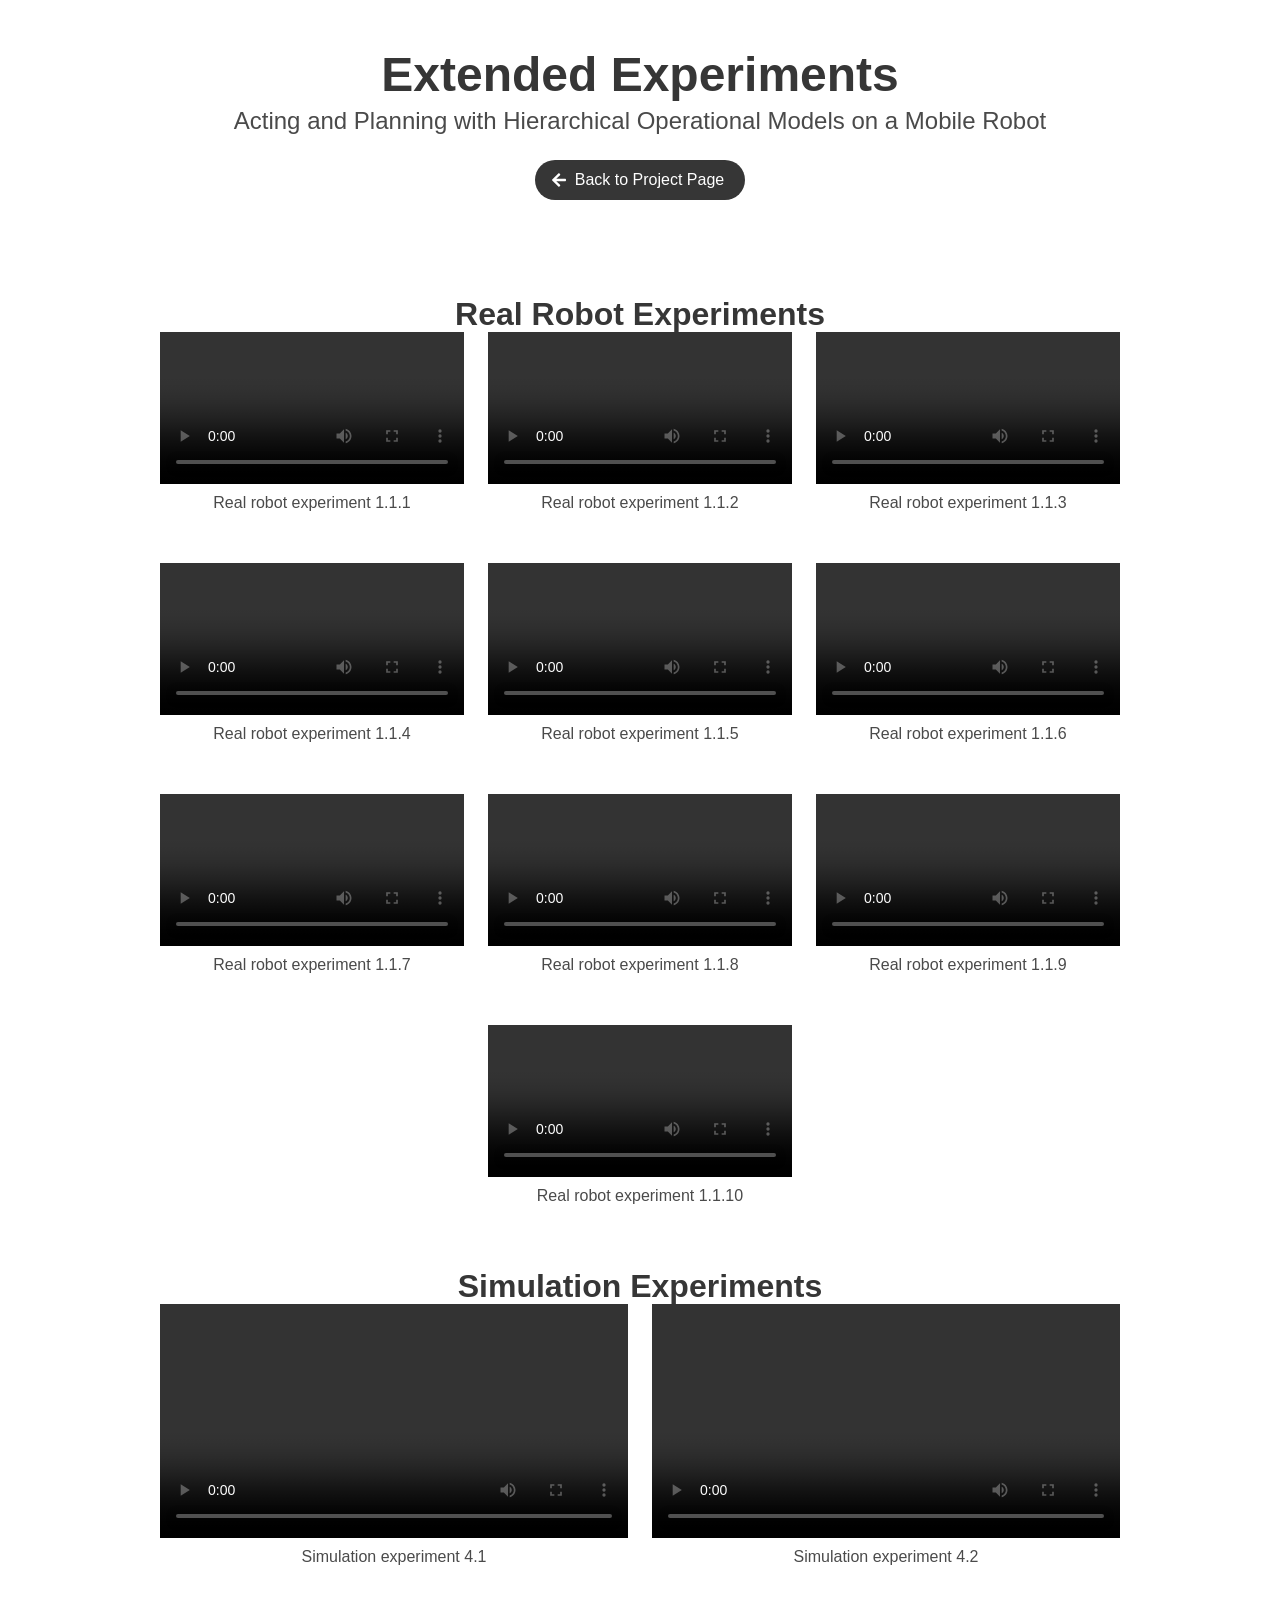
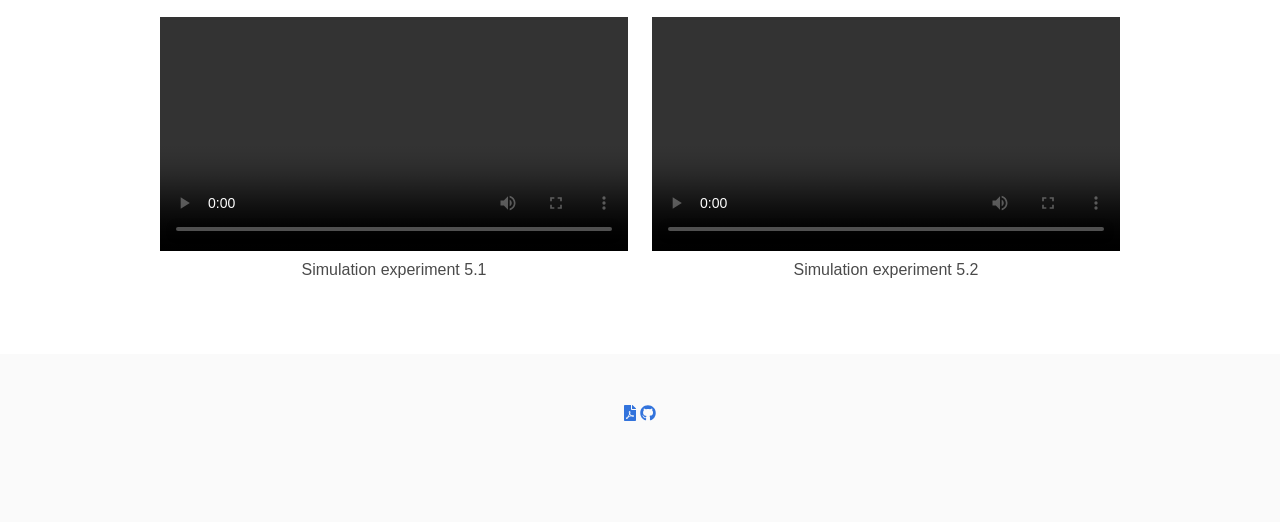
==== extended_experiments.html @ 1751d72a "add extended experiments" ====
<!DOCTYPE html>
<html>
<head>
  <meta charset="utf-8">
  <meta name="description"
        content="Extended real and simulated robot experiments for RAE+UPOM.">
  <meta name="keywords" content="RAE, UPOM, mobile robot, experiments">
  <meta name="viewport" content="width=device-width, initial-scale=1">
  <title>Extended Experiments - RAE UPOM Mobipick</title>

  <link href="https://fonts.googleapis.com/css?family=Google+Sans|Noto+Sans|Castoro"
        rel="stylesheet">

  <link rel="stylesheet" href="./static/css/bulma.min.css">
  <link rel="stylesheet" href="./static/css/fontawesome.all.min.css">
  <link rel="stylesheet" href="./static/css/index.css">
  <link rel="icon" href="./static/images/robot-svgrepo-com.svg">

  <script defer src="./static/js/fontawesome.all.min.js"></script>
</head>
<body>

<section class="hero">
  <div class="hero-body">
    <div class="container is-max-desktop">
      <div class="columns is-centered">
        <div class="column has-text-centered">
          <h1 class="title is-1 publication-title">Extended Experiments</h1>
          <p class="subtitle is-4">
            Acting and Planning with Hierarchical Operational Models on a Mobile Robot
          </p>
          <span class="link-block">
            <a href="./index.html"
               class="button is-normal is-rounded is-dark">
              <span class="icon">
                <i class="fas fa-arrow-left"></i>
              </span>
              <span>Back to Project Page</span>
            </a>
          </span>
        </div>
      </div>
    </div>
  </div>
</section>

<section class="section">
  <div class="container is-max-desktop">
    <div class="has-text-centered">
      <h2 class="title is-3">Real Robot Experiments</h2>
    </div>

    <div class="columns is-centered is-multiline">
      <div class="column is-one-third content has-text-centered">
        <video controls playsinline width="100%">
          <source src="./static/videos/extended_experiments/real_robot/1.1.1.mp4"
                  type="video/mp4">
        </video>
        <p>Real robot experiment 1.1.1</p>
      </div>

      <div class="column is-one-third content has-text-centered">
        <video controls playsinline width="100%">
          <source src="./static/videos/extended_experiments/real_robot/1.1.2.mp4"
                  type="video/mp4">
        </video>
        <p>Real robot experiment 1.1.2</p>
      </div>

      <div class="column is-one-third content has-text-centered">
        <video controls playsinline width="100%">
          <source src="./static/videos/extended_experiments/real_robot/1.1.3.mp4"
                  type="video/mp4">
        </video>
        <p>Real robot experiment 1.1.3</p>
      </div>

      <div class="column is-one-third content has-text-centered">
        <video controls playsinline width="100%">
          <source src="./static/videos/extended_experiments/real_robot/1.1.4.mp4"
                  type="video/mp4">
        </video>
        <p>Real robot experiment 1.1.4</p>
      </div>

      <div class="column is-one-third content has-text-centered">
        <video controls playsinline width="100%">
          <source src="./static/videos/extended_experiments/real_robot/1.1.5.mp4"
                  type="video/mp4">
        </video>
        <p>Real robot experiment 1.1.5</p>
      </div>

      <div class="column is-one-third content has-text-centered">
        <video controls playsinline width="100%">
          <source src="./static/videos/extended_experiments/real_robot/1.1.6.mp4"
                  type="video/mp4">
        </video>
        <p>Real robot experiment 1.1.6</p>
      </div>

      <div class="column is-one-third content has-text-centered">
        <video controls playsinline width="100%">
          <source src="./static/videos/extended_experiments/real_robot/1.1.7.mp4"
                  type="video/mp4">
        </video>
        <p>Real robot experiment 1.1.7</p>
      </div>

      <div class="column is-one-third content has-text-centered">
        <video controls playsinline width="100%">
          <source src="./static/videos/extended_experiments/real_robot/1.1.8.mp4"
                  type="video/mp4">
        </video>
        <p>Real robot experiment 1.1.8</p>
      </div>

      <div class="column is-one-third content has-text-centered">
        <video controls playsinline width="100%">
          <source src="./static/videos/extended_experiments/real_robot/1.1.9.mp4"
                  type="video/mp4">
        </video>
        <p>Real robot experiment 1.1.9</p>
      </div>

      <div class="column is-one-third content has-text-centered">
        <video controls playsinline width="100%">
          <source src="./static/videos/extended_experiments/real_robot/1.1.10.mp4"
                  type="video/mp4">
        </video>
        <p>Real robot experiment 1.1.10</p>
      </div>
    </div>

    <div class="has-text-centered mt-6">
      <h2 class="title is-3">Simulation Experiments</h2>
    </div>

    <div class="columns is-centered is-multiline">
      <div class="column is-half content has-text-centered">
        <video controls playsinline width="100%">
          <source src="./static/videos/extended_experiments/simulated_robot/simulated_experiment_01.mp4"
                  type="video/mp4">
        </video>
        <p>Simulation experiment 4.1</p>
      </div>

      <div class="column is-half content has-text-centered">
        <video controls playsinline width="100%">
          <source src="./static/videos/extended_experiments/simulated_robot/simulated_experiment_02.mp4"
                  type="video/mp4">
        </video>
        <p>Simulation experiment 4.2</p>
      </div>

      <div class="column is-half content has-text-centered">
        <video controls playsinline width="100%">
          <source src="./static/videos/extended_experiments/simulated_robot/simulated_experiment_03.mp4"
                  type="video/mp4">
        </video>
        <p>Simulation experiment 5.1</p>
      </div>

      <div class="column is-half content has-text-centered">
        <video controls playsinline width="100%">
          <source src="./static/videos/extended_experiments/simulated_robot/simulated_experiment_04.mp4"
                  type="video/mp4">
        </video>
        <p>Simulation experiment 5.2</p>
      </div>
    </div>
  </div>
</section>

<footer class="footer">
  <div class="container">
    <div class="content has-text-centered">
      <a class="icon-link"
         href="./static/files/ECMR2025_submission_52_paper_v5_watermarked.pdf">
        <i class="fas fa-file-pdf"></i>
      </a>
      <a class="icon-link external-link" href="https://github.com/dfki-ni">
        <i class="fab fa-github"></i>
      </a>
    </div>
  </div>
</footer>

</body>
</html>
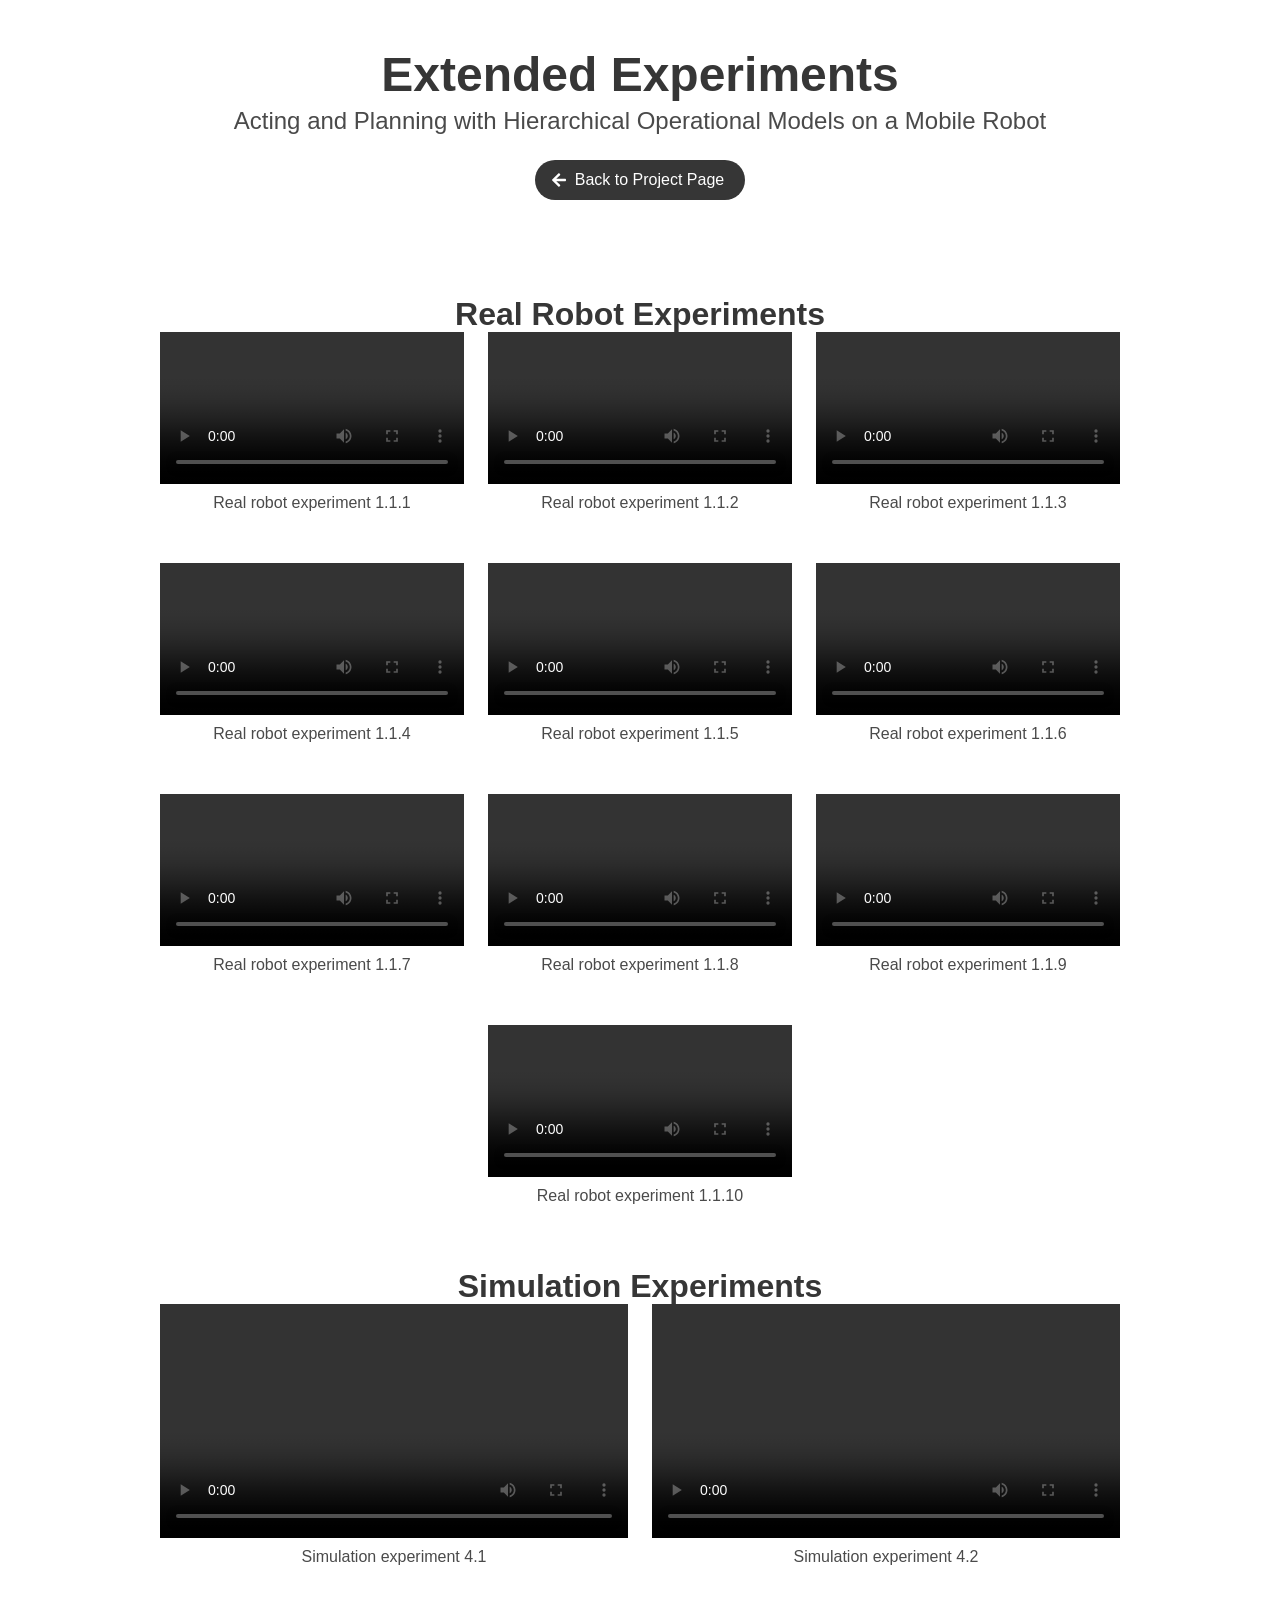
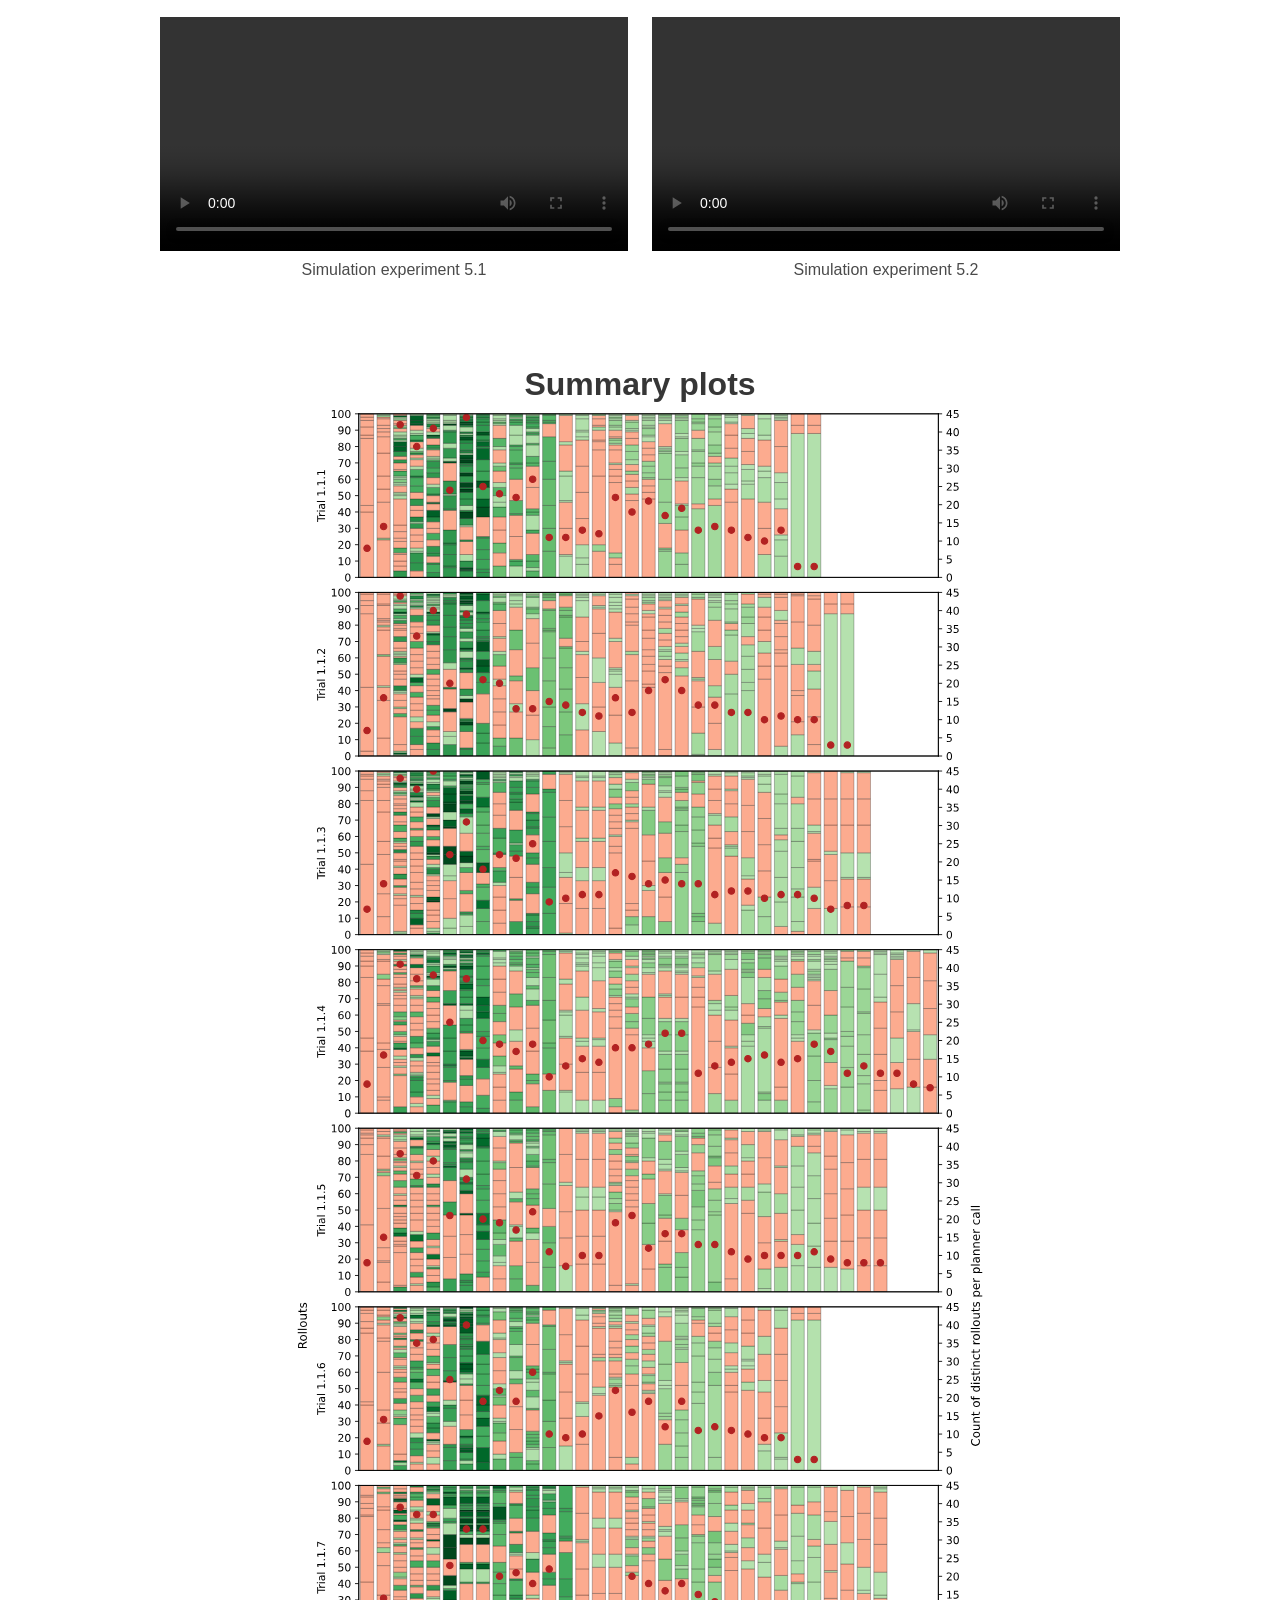
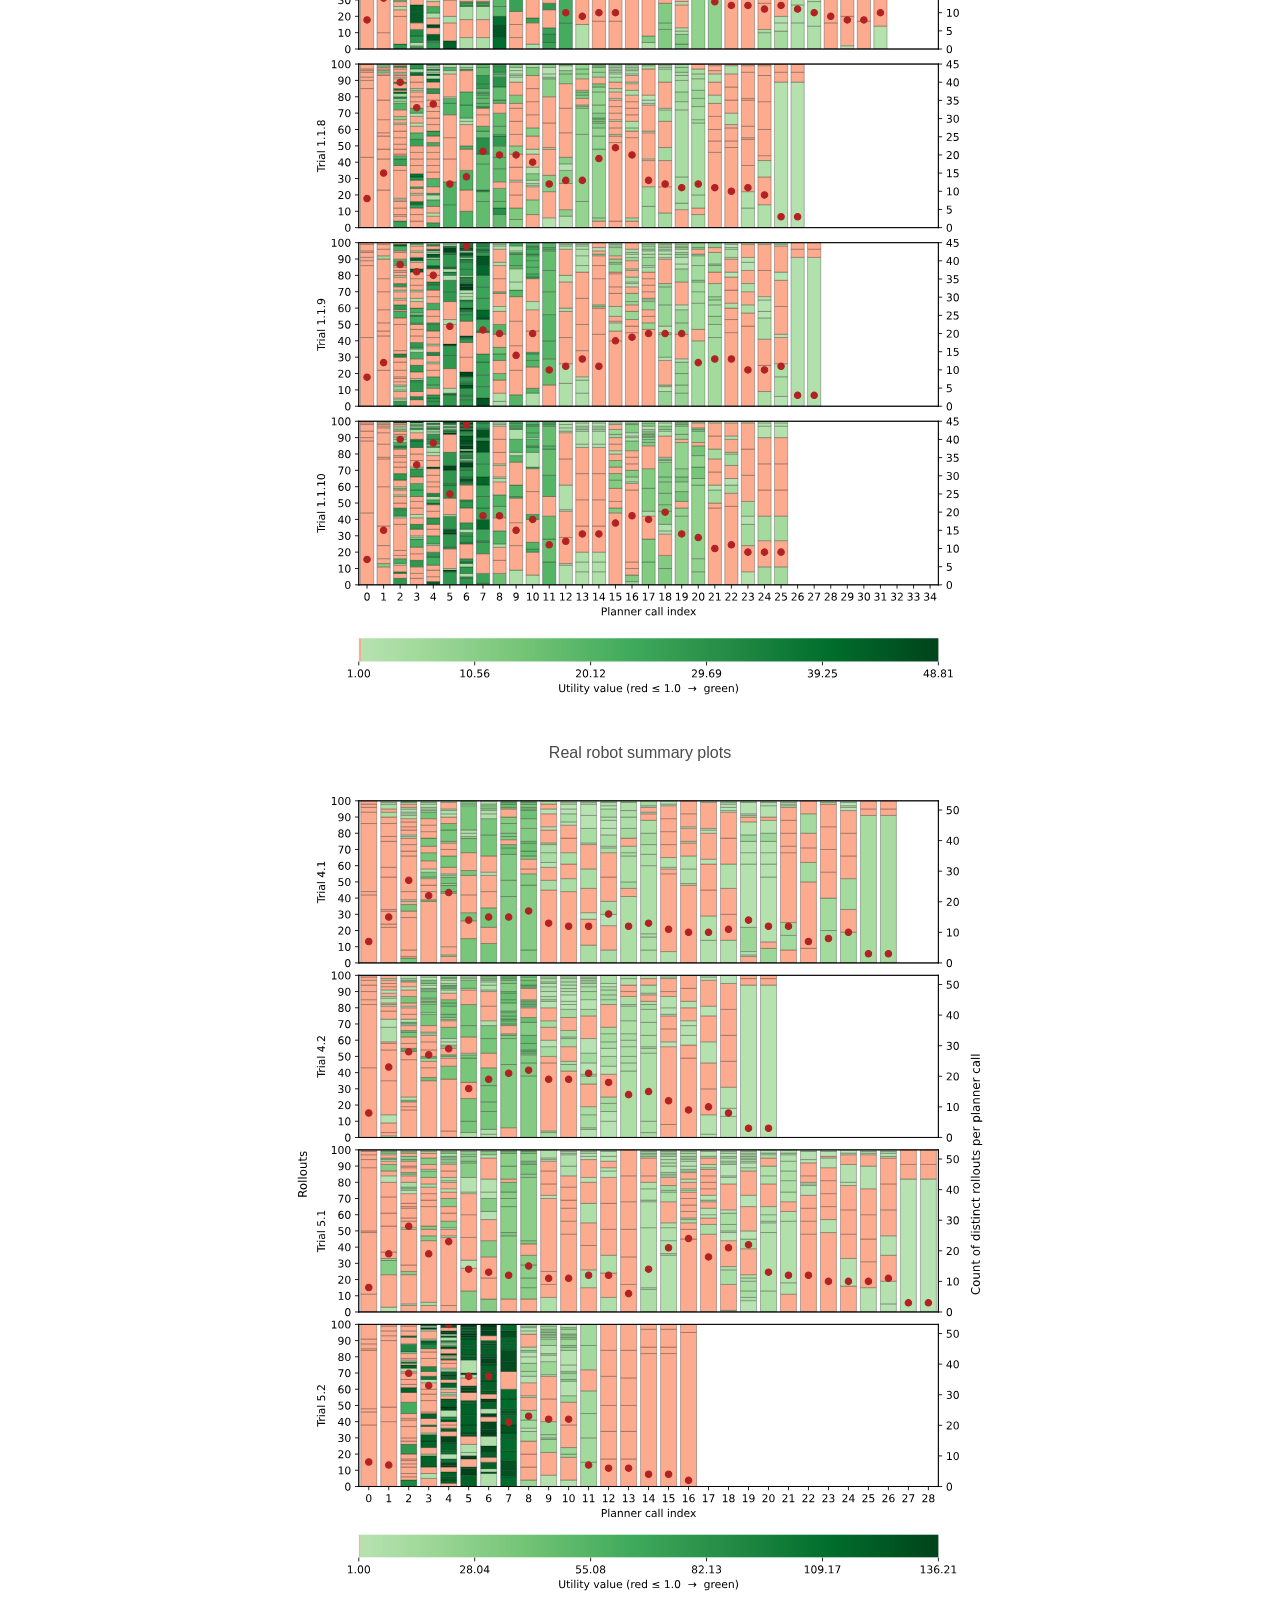
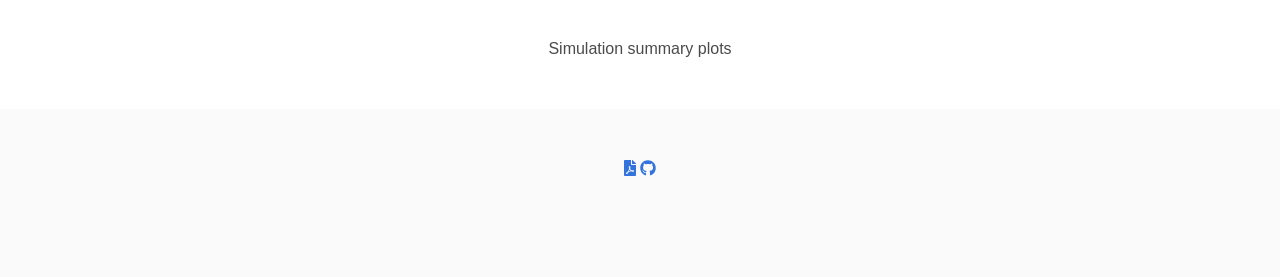
==== commit e425118c: "add extended experiments summary plots" ====
--- a/extended_experiments.html
+++ b/extended_experiments.html
@@ -169,6 +169,30 @@
         <p>Simulation experiment 5.2</p>
       </div>
     </div>
+
+    <div class="has-text-centered mt-6">
+      <h2 class="title is-3">Summary plots</h2>
+    </div>
+
+    <div class="columns is-centered">
+      <div class="column is-four-fifths content has-text-centered">
+        <figure class="image">
+          <img src="./static/files/extended_experiments/real_robot/stacked_summary_real.svg"
+               alt="Real robot summary plots">
+        </figure>
+        <p>Real robot summary plots</p>
+      </div>
+    </div>
+
+    <div class="columns is-centered">
+      <div class="column is-four-fifths content has-text-centered">
+        <figure class="image">
+          <img src="./static/files/extended_experiments/simulated_robot/stacked_summary_sim.svg"
+               alt="Simulation summary plots">
+        </figure>
+        <p>Simulation summary plots</p>
+      </div>
+    </div>
   </div>
 </section>
 
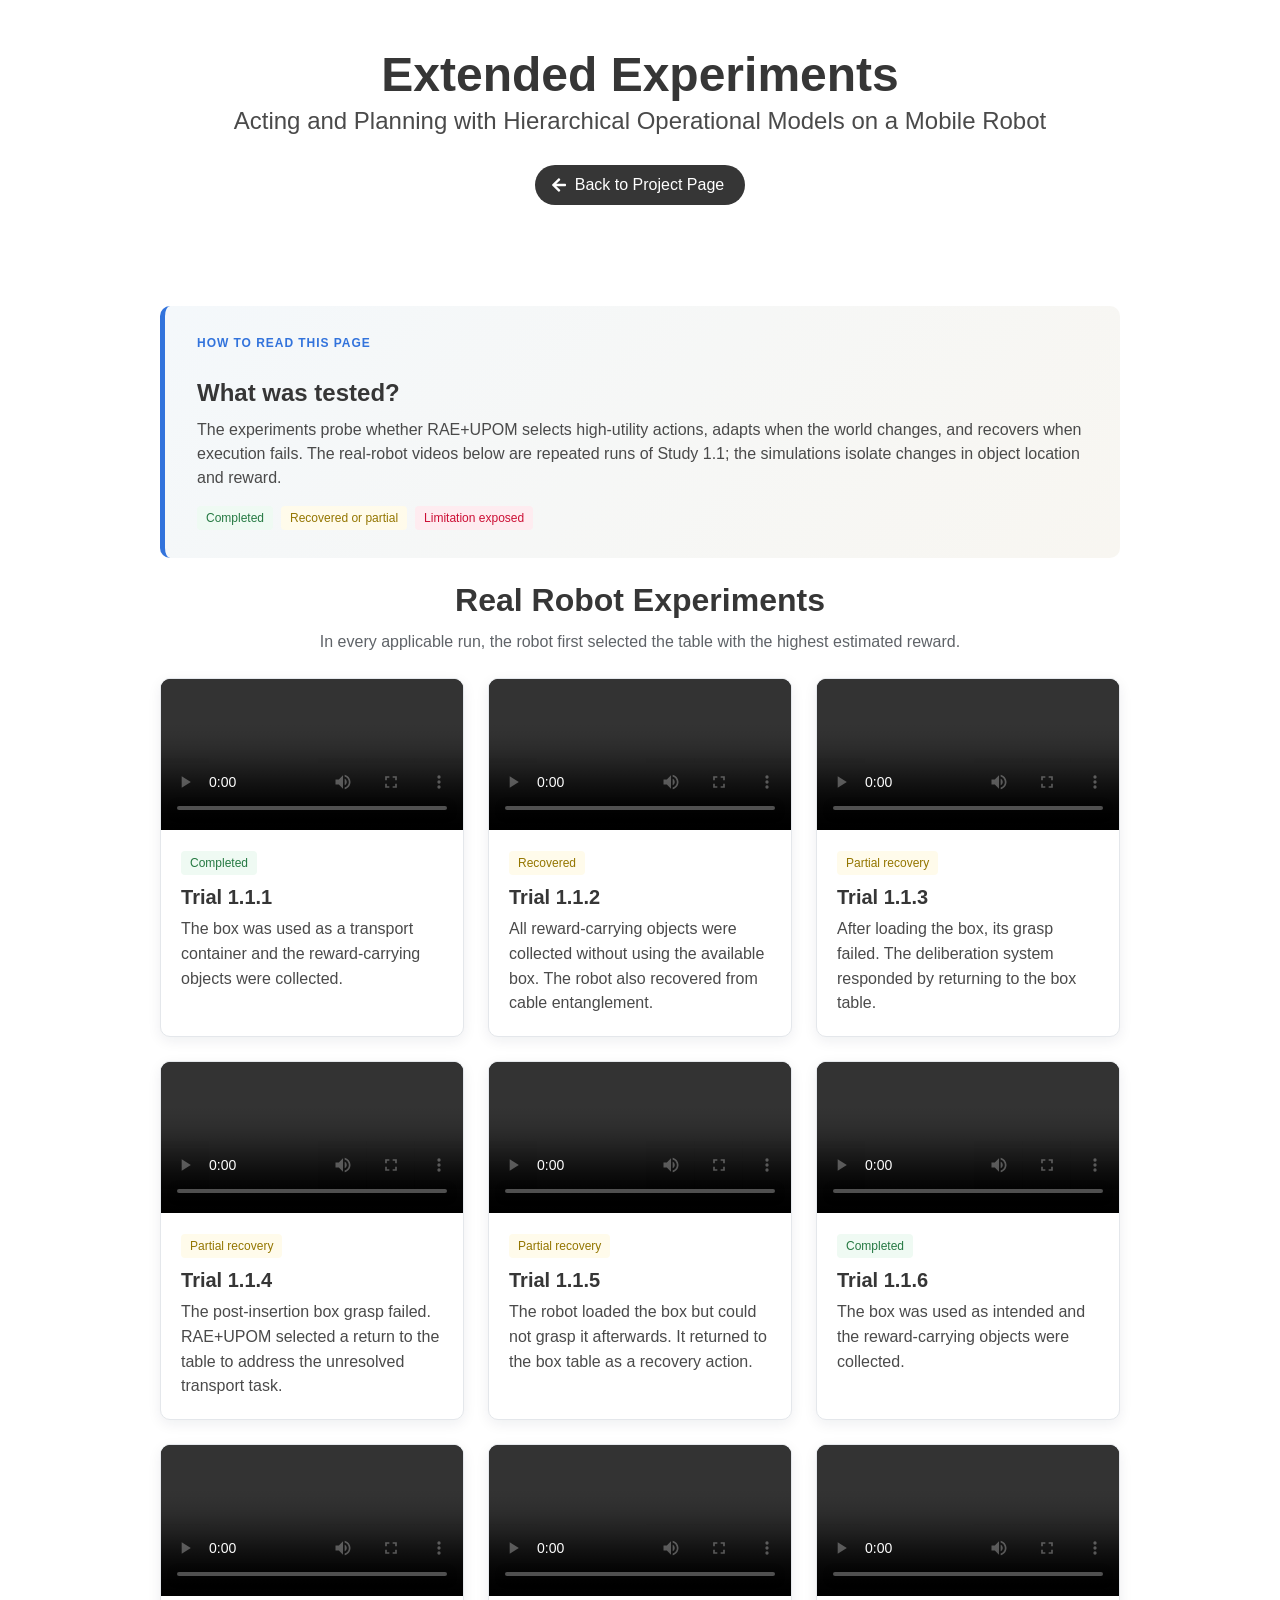
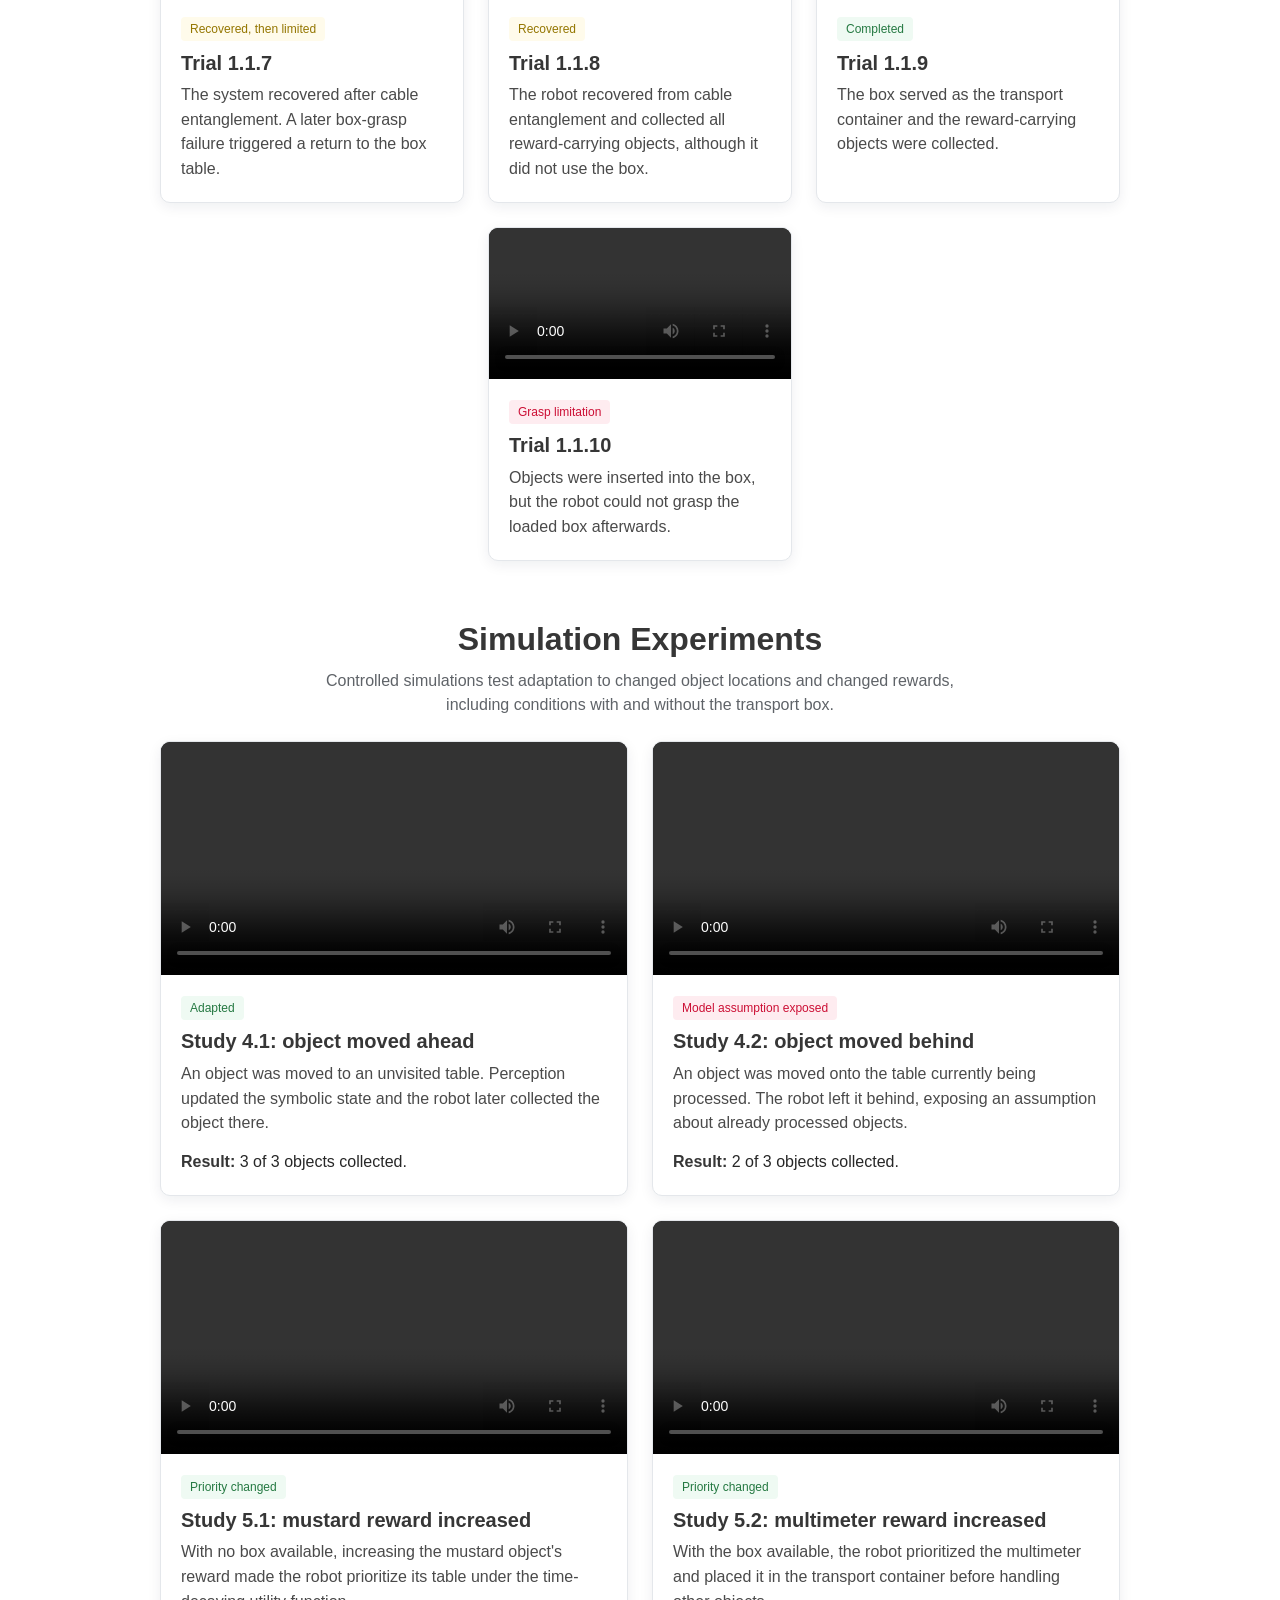
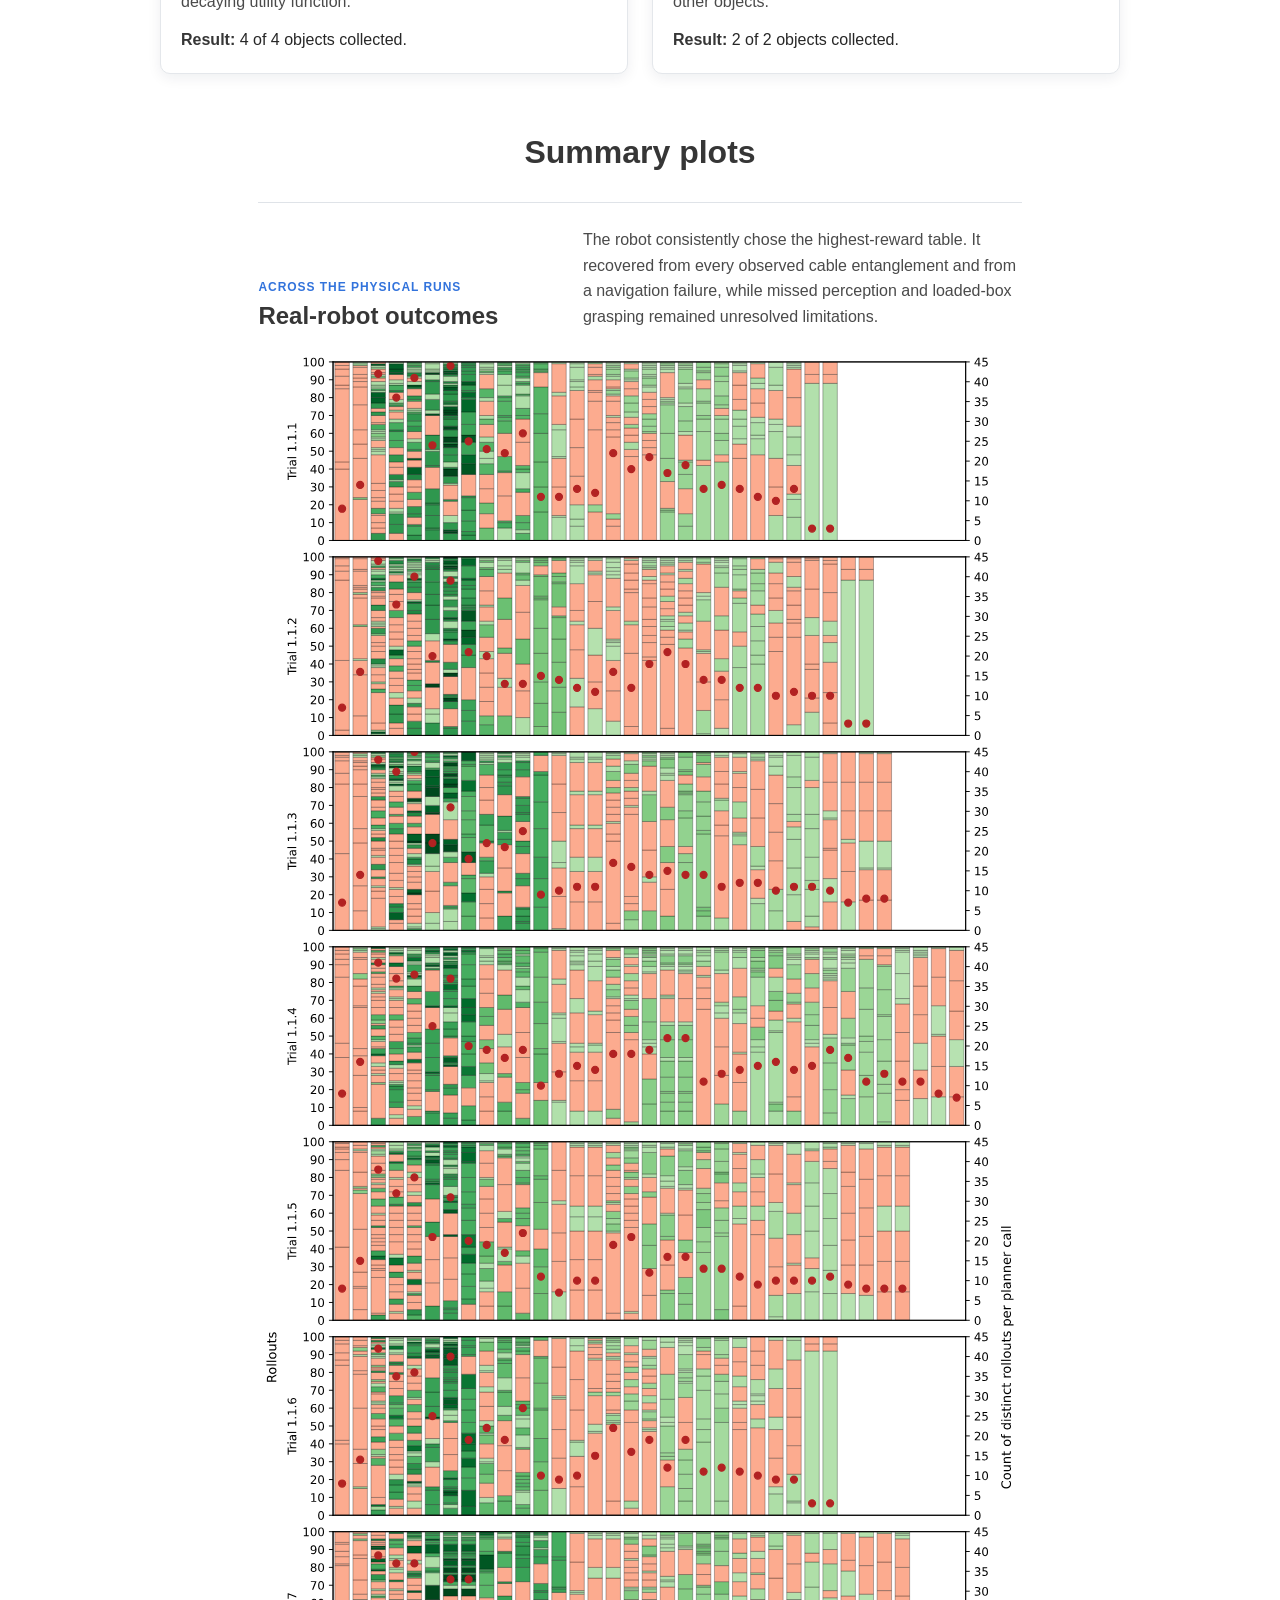
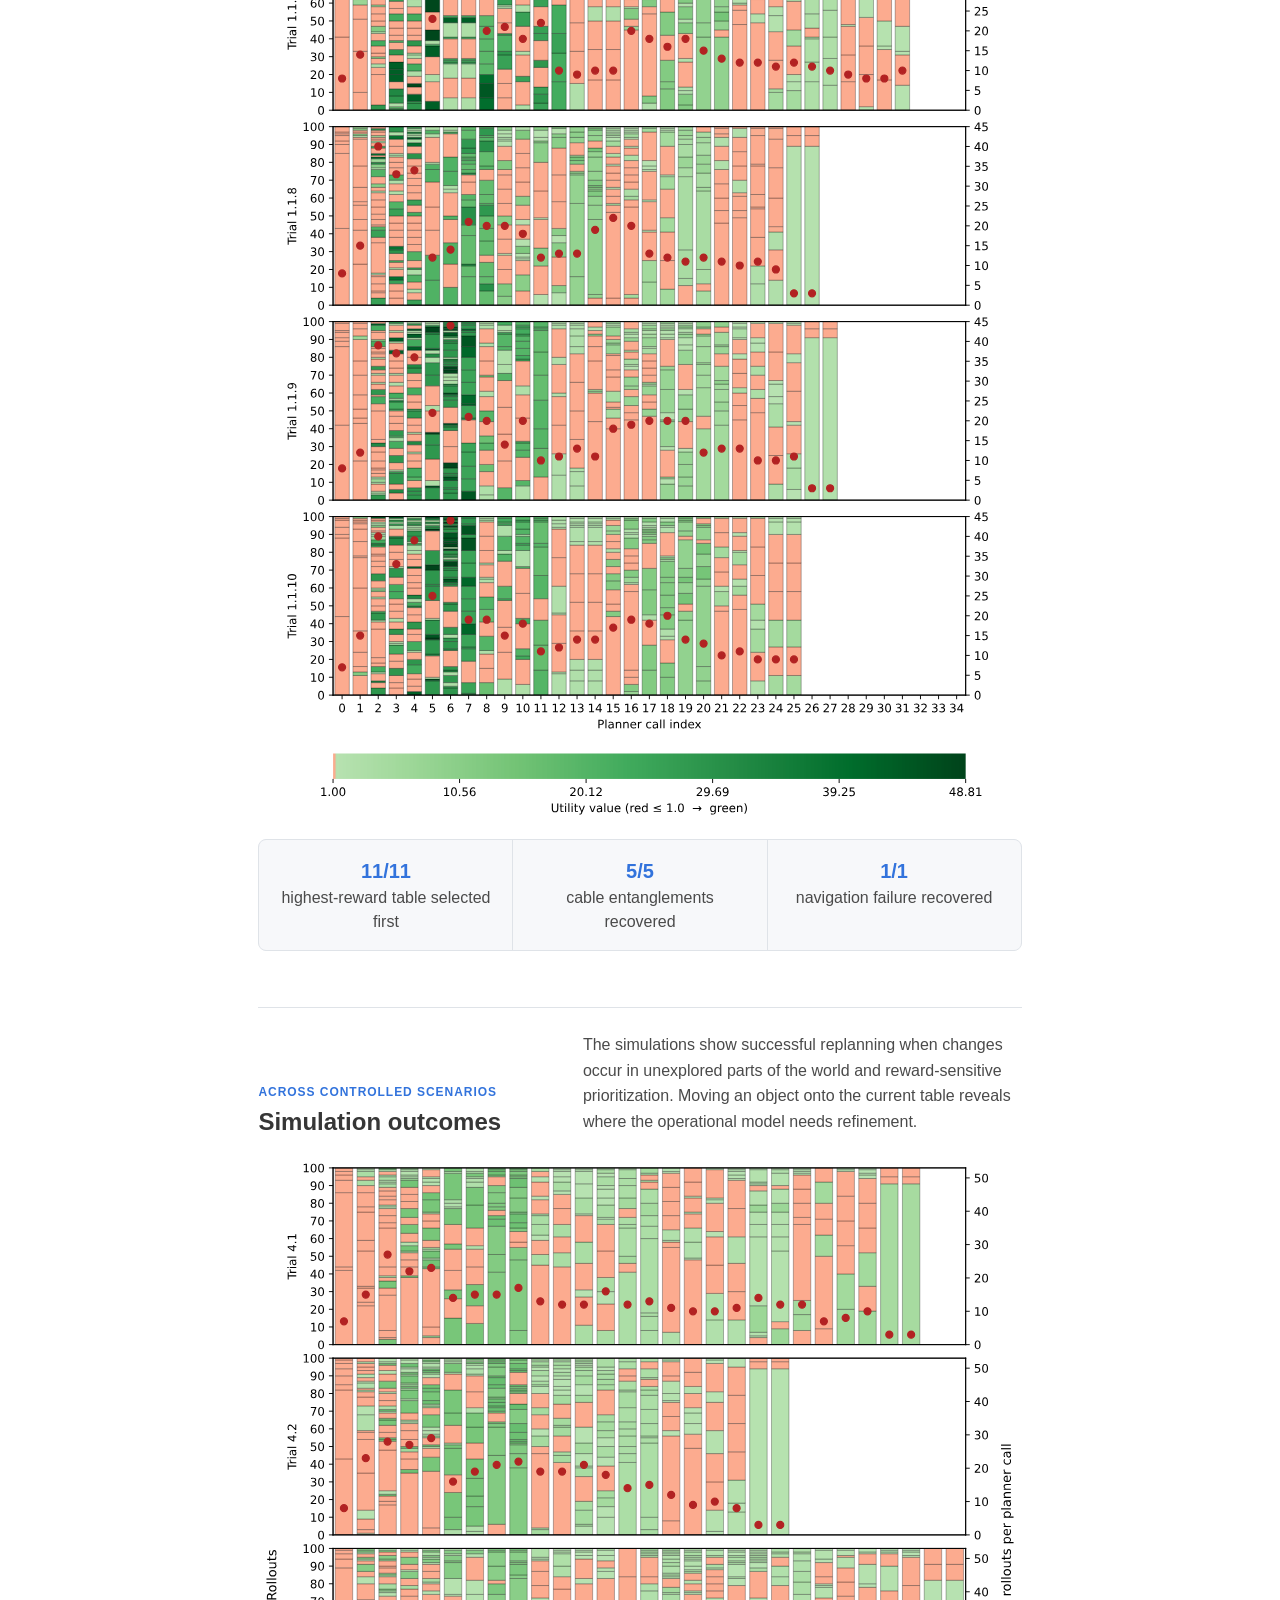
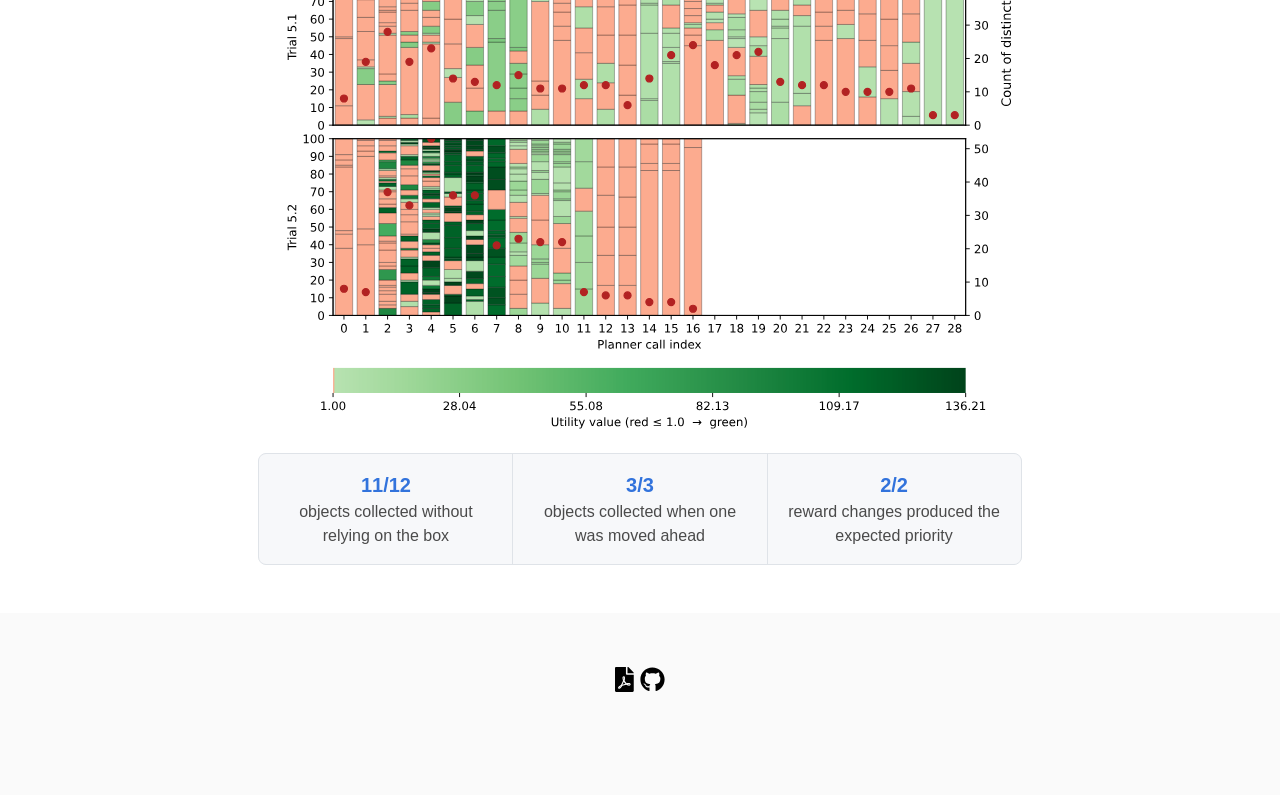
==== commit b5ede34a: "Add readable experiment outcome summaries to extended experiments page" ====
--- a/extended_experiments.html
+++ b/extended_experiments.html
@@ -46,127 +46,239 @@
 
 <section class="section">
   <div class="container is-max-desktop">
+    <div class="experiment-intro content">
+      <p class="eyebrow">How to read this page</p>
+      <h2 class="title is-4">What was tested?</h2>
+      <p>
+        The experiments probe whether RAE+UPOM selects high-utility actions,
+        adapts when the world changes, and recovers when execution fails.
+        The real-robot videos below are repeated runs of Study 1.1; the
+        simulations isolate changes in object location and reward.
+      </p>
+      <div class="experiment-legend">
+        <span class="tag is-success is-light">Completed</span>
+        <span class="tag is-warning is-light">Recovered or partial</span>
+        <span class="tag is-danger is-light">Limitation exposed</span>
+      </div>
+    </div>
+
     <div class="has-text-centered">
       <h2 class="title is-3">Real Robot Experiments</h2>
+      <p class="section-lead">
+        In every applicable run, the robot first selected the table with the
+        highest estimated reward.
+      </p>
     </div>
 
     <div class="columns is-centered is-multiline">
-      <div class="column is-one-third content has-text-centered">
+      <div class="column is-one-third">
+        <article class="experiment-card">
         <video controls playsinline width="100%">
           <source src="./static/videos/extended_experiments/real_robot/1.1.1.mp4"
                   type="video/mp4">
         </video>
-        <p>Real robot experiment 1.1.1</p>
-      </div>
-
-      <div class="column is-one-third content has-text-centered">
+        <div class="experiment-card-body">
+          <span class="tag is-success is-light">Completed</span>
+          <h3 class="title is-5">Trial 1.1.1</h3>
+          <p>The box was used as a transport container and the reward-carrying objects were collected.</p>
+        </div>
+        </article>
+      </div>
+
+      <div class="column is-one-third">
+        <article class="experiment-card">
         <video controls playsinline width="100%">
           <source src="./static/videos/extended_experiments/real_robot/1.1.2.mp4"
                   type="video/mp4">
         </video>
-        <p>Real robot experiment 1.1.2</p>
-      </div>
-
-      <div class="column is-one-third content has-text-centered">
+        <div class="experiment-card-body">
+          <span class="tag is-warning is-light">Recovered</span>
+          <h3 class="title is-5">Trial 1.1.2</h3>
+          <p>All reward-carrying objects were collected without using the available box. The robot also recovered from cable entanglement.</p>
+        </div>
+        </article>
+      </div>
+
+      <div class="column is-one-third">
+        <article class="experiment-card">
         <video controls playsinline width="100%">
           <source src="./static/videos/extended_experiments/real_robot/1.1.3.mp4"
                   type="video/mp4">
         </video>
-        <p>Real robot experiment 1.1.3</p>
-      </div>
-
-      <div class="column is-one-third content has-text-centered">
+        <div class="experiment-card-body">
+          <span class="tag is-warning is-light">Partial recovery</span>
+          <h3 class="title is-5">Trial 1.1.3</h3>
+          <p>After loading the box, its grasp failed. The deliberation system responded by returning to the box table.</p>
+        </div>
+        </article>
+      </div>
+
+      <div class="column is-one-third">
+        <article class="experiment-card">
         <video controls playsinline width="100%">
           <source src="./static/videos/extended_experiments/real_robot/1.1.4.mp4"
                   type="video/mp4">
         </video>
-        <p>Real robot experiment 1.1.4</p>
-      </div>
-
-      <div class="column is-one-third content has-text-centered">
+        <div class="experiment-card-body">
+          <span class="tag is-warning is-light">Partial recovery</span>
+          <h3 class="title is-5">Trial 1.1.4</h3>
+          <p>The post-insertion box grasp failed. RAE+UPOM selected a return to the table to address the unresolved transport task.</p>
+        </div>
+        </article>
+      </div>
+
+      <div class="column is-one-third">
+        <article class="experiment-card">
         <video controls playsinline width="100%">
           <source src="./static/videos/extended_experiments/real_robot/1.1.5.mp4"
                   type="video/mp4">
         </video>
-        <p>Real robot experiment 1.1.5</p>
-      </div>
-
-      <div class="column is-one-third content has-text-centered">
+        <div class="experiment-card-body">
+          <span class="tag is-warning is-light">Partial recovery</span>
+          <h3 class="title is-5">Trial 1.1.5</h3>
+          <p>The robot loaded the box but could not grasp it afterwards. It returned to the box table as a recovery action.</p>
+        </div>
+        </article>
+      </div>
+
+      <div class="column is-one-third">
+        <article class="experiment-card">
         <video controls playsinline width="100%">
           <source src="./static/videos/extended_experiments/real_robot/1.1.6.mp4"
                   type="video/mp4">
         </video>
-        <p>Real robot experiment 1.1.6</p>
-      </div>
-
-      <div class="column is-one-third content has-text-centered">
+        <div class="experiment-card-body">
+          <span class="tag is-success is-light">Completed</span>
+          <h3 class="title is-5">Trial 1.1.6</h3>
+          <p>The box was used as intended and the reward-carrying objects were collected.</p>
+        </div>
+        </article>
+      </div>
+
+      <div class="column is-one-third">
+        <article class="experiment-card">
         <video controls playsinline width="100%">
           <source src="./static/videos/extended_experiments/real_robot/1.1.7.mp4"
                   type="video/mp4">
         </video>
-        <p>Real robot experiment 1.1.7</p>
-      </div>
-
-      <div class="column is-one-third content has-text-centered">
+        <div class="experiment-card-body">
+          <span class="tag is-warning is-light">Recovered, then limited</span>
+          <h3 class="title is-5">Trial 1.1.7</h3>
+          <p>The system recovered after cable entanglement. A later box-grasp failure triggered a return to the box table.</p>
+        </div>
+        </article>
+      </div>
+
+      <div class="column is-one-third">
+        <article class="experiment-card">
         <video controls playsinline width="100%">
           <source src="./static/videos/extended_experiments/real_robot/1.1.8.mp4"
                   type="video/mp4">
         </video>
-        <p>Real robot experiment 1.1.8</p>
-      </div>
-
-      <div class="column is-one-third content has-text-centered">
+        <div class="experiment-card-body">
+          <span class="tag is-warning is-light">Recovered</span>
+          <h3 class="title is-5">Trial 1.1.8</h3>
+          <p>The robot recovered from cable entanglement and collected all reward-carrying objects, although it did not use the box.</p>
+        </div>
+        </article>
+      </div>
+
+      <div class="column is-one-third">
+        <article class="experiment-card">
         <video controls playsinline width="100%">
           <source src="./static/videos/extended_experiments/real_robot/1.1.9.mp4"
                   type="video/mp4">
         </video>
-        <p>Real robot experiment 1.1.9</p>
-      </div>
-
-      <div class="column is-one-third content has-text-centered">
+        <div class="experiment-card-body">
+          <span class="tag is-success is-light">Completed</span>
+          <h3 class="title is-5">Trial 1.1.9</h3>
+          <p>The box served as the transport container and the reward-carrying objects were collected.</p>
+        </div>
+        </article>
+      </div>
+
+      <div class="column is-one-third">
+        <article class="experiment-card">
         <video controls playsinline width="100%">
           <source src="./static/videos/extended_experiments/real_robot/1.1.10.mp4"
                   type="video/mp4">
         </video>
-        <p>Real robot experiment 1.1.10</p>
+        <div class="experiment-card-body">
+          <span class="tag is-danger is-light">Grasp limitation</span>
+          <h3 class="title is-5">Trial 1.1.10</h3>
+          <p>Objects were inserted into the box, but the robot could not grasp the loaded box afterwards.</p>
+        </div>
+        </article>
       </div>
     </div>
 
     <div class="has-text-centered mt-6">
       <h2 class="title is-3">Simulation Experiments</h2>
+      <p class="section-lead">
+        Controlled simulations test adaptation to changed object locations and
+        changed rewards, including conditions with and without the transport box.
+      </p>
     </div>
 
     <div class="columns is-centered is-multiline">
-      <div class="column is-half content has-text-centered">
+      <div class="column is-half">
+        <article class="experiment-card">
         <video controls playsinline width="100%">
           <source src="./static/videos/extended_experiments/simulated_robot/simulated_experiment_01.mp4"
                   type="video/mp4">
         </video>
-        <p>Simulation experiment 4.1</p>
-      </div>
-
-      <div class="column is-half content has-text-centered">
+        <div class="experiment-card-body">
+          <span class="tag is-success is-light">Adapted</span>
+          <h3 class="title is-5">Study 4.1: object moved ahead</h3>
+          <p>An object was moved to an unvisited table. Perception updated the symbolic state and the robot later collected the object there.</p>
+          <p class="result-line"><strong>Result:</strong> 3 of 3 objects collected.</p>
+        </div>
+        </article>
+      </div>
+
+      <div class="column is-half">
+        <article class="experiment-card">
         <video controls playsinline width="100%">
           <source src="./static/videos/extended_experiments/simulated_robot/simulated_experiment_02.mp4"
                   type="video/mp4">
         </video>
-        <p>Simulation experiment 4.2</p>
-      </div>
-
-      <div class="column is-half content has-text-centered">
+        <div class="experiment-card-body">
+          <span class="tag is-danger is-light">Model assumption exposed</span>
+          <h3 class="title is-5">Study 4.2: object moved behind</h3>
+          <p>An object was moved onto the table currently being processed. The robot left it behind, exposing an assumption about already processed objects.</p>
+          <p class="result-line"><strong>Result:</strong> 2 of 3 objects collected.</p>
+        </div>
+        </article>
+      </div>
+
+      <div class="column is-half">
+        <article class="experiment-card">
         <video controls playsinline width="100%">
           <source src="./static/videos/extended_experiments/simulated_robot/simulated_experiment_03.mp4"
                   type="video/mp4">
         </video>
-        <p>Simulation experiment 5.1</p>
-      </div>
-
-      <div class="column is-half content has-text-centered">
+        <div class="experiment-card-body">
+          <span class="tag is-success is-light">Priority changed</span>
+          <h3 class="title is-5">Study 5.1: mustard reward increased</h3>
+          <p>With no box available, increasing the mustard object's reward made the robot prioritize its table under the time-decaying utility function.</p>
+          <p class="result-line"><strong>Result:</strong> 4 of 4 objects collected.</p>
+        </div>
+        </article>
+      </div>
+
+      <div class="column is-half">
+        <article class="experiment-card">
         <video controls playsinline width="100%">
           <source src="./static/videos/extended_experiments/simulated_robot/simulated_experiment_04.mp4"
                   type="video/mp4">
         </video>
-        <p>Simulation experiment 5.2</p>
+        <div class="experiment-card-body">
+          <span class="tag is-success is-light">Priority changed</span>
+          <h3 class="title is-5">Study 5.2: multimeter reward increased</h3>
+          <p>With the box available, the robot prioritized the multimeter and placed it in the transport container before handling other objects.</p>
+          <p class="result-line"><strong>Result:</strong> 2 of 2 objects collected.</p>
+        </div>
+        </article>
       </div>
     </div>
 
@@ -175,22 +287,54 @@
     </div>
 
     <div class="columns is-centered">
-      <div class="column is-four-fifths content has-text-centered">
+      <div class="column is-four-fifths">
+        <div class="plot-heading">
+          <div>
+            <p class="eyebrow">Across the physical runs</p>
+            <h3 class="title is-4">Real-robot outcomes</h3>
+          </div>
+          <p>
+            The robot consistently chose the highest-reward table. It recovered
+            from every observed cable entanglement and from a navigation
+            failure, while missed perception and loaded-box grasping remained
+            unresolved limitations.
+          </p>
+        </div>
         <figure class="image">
           <img src="./static/files/extended_experiments/real_robot/stacked_summary_real.svg"
                alt="Real robot summary plots">
         </figure>
-        <p>Real robot summary plots</p>
+        <div class="observation-strip">
+          <span><strong>11/11</strong> highest-reward table selected first</span>
+          <span><strong>5/5</strong> cable entanglements recovered</span>
+          <span><strong>1/1</strong> navigation failure recovered</span>
+        </div>
       </div>
     </div>
 
     <div class="columns is-centered">
-      <div class="column is-four-fifths content has-text-centered">
+      <div class="column is-four-fifths">
+        <div class="plot-heading">
+          <div>
+            <p class="eyebrow">Across controlled scenarios</p>
+            <h3 class="title is-4">Simulation outcomes</h3>
+          </div>
+          <p>
+            The simulations show successful replanning when changes occur in
+            unexplored parts of the world and reward-sensitive prioritization.
+            Moving an object onto the current table reveals where the
+            operational model needs refinement.
+          </p>
+        </div>
         <figure class="image">
           <img src="./static/files/extended_experiments/simulated_robot/stacked_summary_sim.svg"
                alt="Simulation summary plots">
         </figure>
-        <p>Simulation summary plots</p>
+        <div class="observation-strip">
+          <span><strong>11/12</strong> objects collected without relying on the box</span>
+          <span><strong>3/3</strong> objects collected when one was moved ahead</span>
+          <span><strong>2/2</strong> reward changes produced the expected priority</span>
+        </div>
       </div>
     </div>
   </div>
--- a/static/css/index.css
+++ b/static/css/index.css
@@ -0,0 +1,281 @@
+body {
+  font-family: 'Noto Sans', sans-serif;
+}
+
+
+.footer .icon-link {
+    font-size: 25px;
+    color: #000;
+}
+
+.link-block a {
+    margin-top: 5px;
+    margin-bottom: 5px;
+}
+
+.dnerf {
+  font-variant: small-caps;
+}
+
+
+.teaser .hero-body {
+  padding-top: 0;
+  padding-bottom: 3rem;
+}
+
+.teaser {
+  font-family: 'Google Sans', sans-serif;
+}
+
+
+.publication-title {
+}
+
+.publication-banner {
+  max-height: parent;
+
+}
+
+.publication-banner video {
+  position: relative;
+  left: auto;
+  top: auto;
+  transform: none;
+  object-fit: fit;
+}
+
+.publication-header .hero-body {
+}
+
+.publication-title {
+    font-family: 'Google Sans', sans-serif;
+}
+
+.publication-authors {
+    font-family: 'Google Sans', sans-serif;
+}
+
+.publication-venue {
+    color: #555;
+    width: fit-content;
+    font-weight: bold;
+}
+
+.publication-awards {
+    color: #ff3860;
+    width: fit-content;
+    font-weight: bolder;
+}
+
+.publication-authors {
+}
+
+.publication-authors a {
+   color: hsl(204, 86%, 53%) !important;
+}
+
+.publication-authors a:hover {
+    text-decoration: underline;
+}
+
+.author-block {
+  display: inline-block;
+}
+
+.publication-banner img {
+}
+
+.publication-authors {
+  /*color: #4286f4;*/
+}
+
+.publication-video {
+    position: relative;
+    width: 100%;
+    height: 0;
+    padding-bottom: 56.25%;
+
+    overflow: hidden;
+    border-radius: 10px !important;
+}
+
+.publication-video iframe {
+    position: absolute;
+    top: 0;
+    left: 0;
+    width: 100%;
+    height: 100%;
+}
+
+.publication-body img {
+}
+
+.results-carousel {
+  overflow: hidden;
+}
+
+.results-carousel .item {
+  margin: 5px;
+  overflow: hidden;
+  border: 1px solid #bbb;
+  border-radius: 10px;
+  padding: 0;
+  font-size: 0;
+}
+
+.results-carousel video {
+  margin: 0;
+}
+
+
+.interpolation-panel {
+  background: #f5f5f5;
+  border-radius: 10px;
+}
+
+.interpolation-panel .interpolation-image {
+  width: 100%;
+  border-radius: 5px;
+}
+
+.interpolation-video-column {
+}
+
+.interpolation-panel .slider {
+  margin: 0 !important;
+}
+
+.interpolation-panel .slider {
+  margin: 0 !important;
+}
+
+#interpolation-image-wrapper {
+  width: 100%;
+}
+#interpolation-image-wrapper img {
+  border-radius: 5px;
+}
+
+.experiment-intro {
+  margin-bottom: 3rem;
+  padding: 1.75rem 2rem;
+  background: linear-gradient(135deg, #f4f8fb, #f8f6f1);
+  border-left: 5px solid #3273dc;
+  border-radius: 10px;
+}
+
+.experiment-intro .title {
+  margin-bottom: 0.75rem;
+}
+
+.experiment-legend {
+  display: flex;
+  flex-wrap: wrap;
+  gap: 0.5rem;
+  margin-top: 1rem;
+}
+
+.eyebrow {
+  margin-bottom: 0.4rem !important;
+  color: #3273dc;
+  font-size: 0.75rem;
+  font-weight: 700;
+  letter-spacing: 0.08em;
+  text-transform: uppercase;
+}
+
+.section-lead {
+  max-width: 680px;
+  margin: -0.75rem auto 1.5rem;
+  color: #5f6368;
+}
+
+.experiment-card {
+  height: 100%;
+  overflow: hidden;
+  background: #fff;
+  border: 1px solid #e4e7eb;
+  border-radius: 10px;
+  box-shadow: 0 4px 14px rgba(20, 30, 50, 0.07);
+}
+
+.experiment-card video {
+  display: block;
+  background: #111;
+}
+
+.experiment-card-body {
+  padding: 1.25rem;
+}
+
+.experiment-card-body .title {
+  margin: 0.65rem 0 0.55rem;
+}
+
+.experiment-card-body p {
+  color: #4a4a4a;
+  line-height: 1.55;
+}
+
+.experiment-card-body .result-line {
+  margin-top: 0.85rem;
+  color: #272727;
+}
+
+.plot-heading {
+  display: grid;
+  grid-template-columns: minmax(220px, 0.8fr) minmax(300px, 1.2fr);
+  gap: 2rem;
+  align-items: end;
+  margin: 2rem 0 1.25rem;
+  padding-top: 1.5rem;
+  border-top: 1px solid #dfe3e8;
+}
+
+.plot-heading .title {
+  margin-bottom: 0;
+}
+
+.plot-heading > p {
+  color: #4a4a4a;
+  line-height: 1.6;
+}
+
+.observation-strip {
+  display: grid;
+  grid-template-columns: repeat(3, 1fr);
+  gap: 1px;
+  overflow: hidden;
+  margin-top: 1rem;
+  background: #dfe3e8;
+  border: 1px solid #dfe3e8;
+  border-radius: 8px;
+}
+
+.observation-strip span {
+  padding: 1rem;
+  background: #f7f8fa;
+  color: #4a4a4a;
+  text-align: center;
+}
+
+.observation-strip strong {
+  display: block;
+  color: #3273dc;
+  font-size: 1.25rem;
+}
+
+@media screen and (max-width: 768px) {
+  .experiment-intro {
+    padding: 1.25rem;
+  }
+
+  .plot-heading,
+  .observation-strip {
+    grid-template-columns: 1fr;
+  }
+
+  .plot-heading {
+    gap: 0.75rem;
+  }
+}
